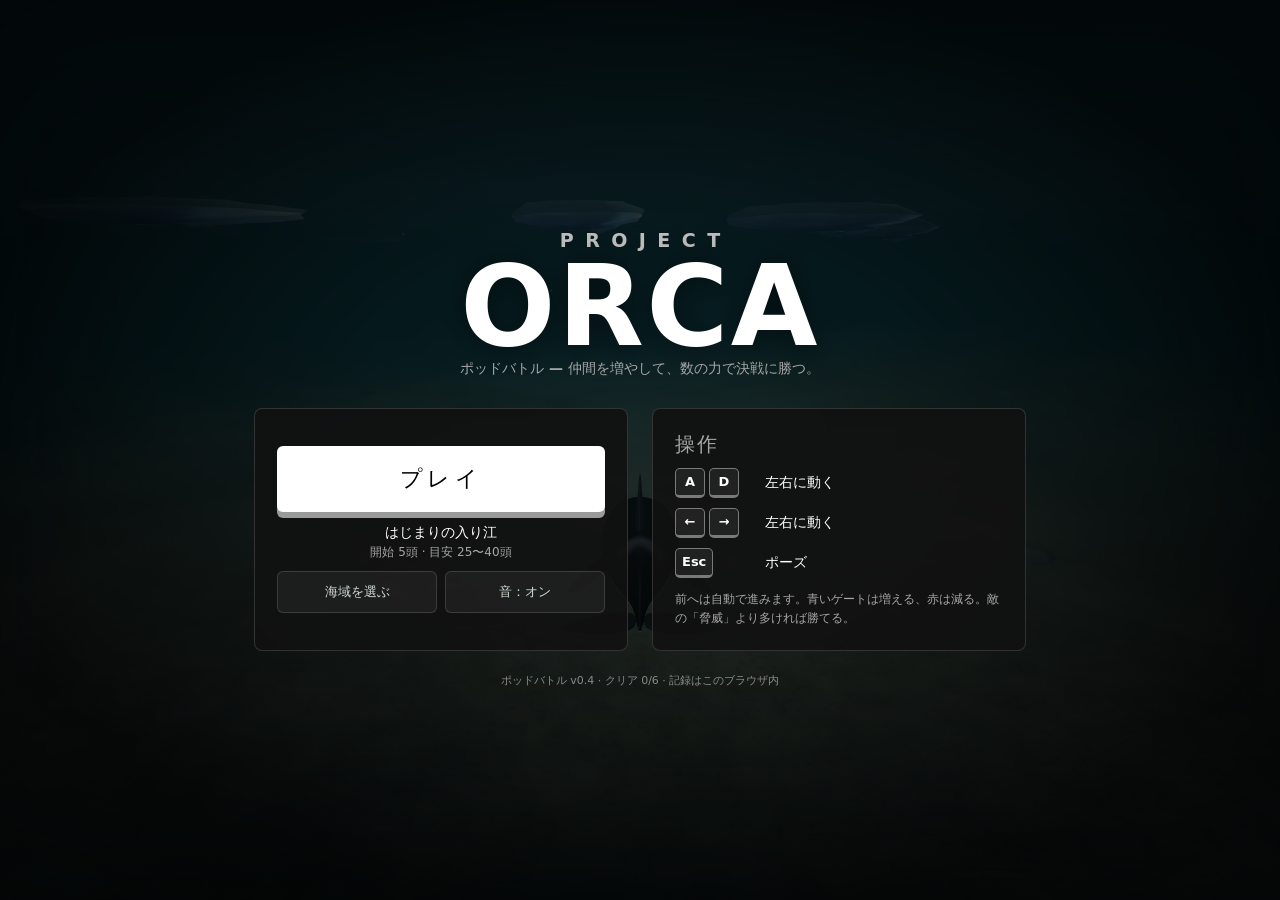
==== pod.html @ 6a6d8e32 "Publish PROJECT ORCA v0.4 with Pod Battle and Pod Rush (pod.html) Co-Authored-By: Claude Opus 5.5 <n" ====
<!doctype html>
<html lang="ja">
  <head>
    <meta charset="UTF-8" />
    <meta
      name="viewport"
      content="width=device-width,initial-scale=1,maximum-scale=1,viewport-fit=cover"
    />
    <meta name="theme-color" content="#071e26" />
    <meta
      name="description"
      content="PROJECT ORCA ポッドバトル — シャチの群れを増やして数の力で戦う。左右だけで遊べます。"
    />
    <title>PROJECT ORCA ポッドバトル</title>
    <link rel="icon" type="image/svg+xml" href="./orca.svg" />
    <script type="module" crossorigin src="./assets/pod-D4T65zD7.js"></script>
    <link rel="modulepreload" crossorigin href="./assets/rolldown-runtime-DK3Fl9T5.js">
    <link rel="modulepreload" crossorigin href="./assets/performanceConfigurator-UtxC_Odd.js">
    <link rel="modulepreload" crossorigin href="./assets/observable.pure-B5E8yEYx.js">
    <link rel="modulepreload" crossorigin href="./assets/engineStore-e38OvQA7.js">
    <link rel="modulepreload" crossorigin href="./assets/math.scalar.functions-CWgZfN9p.js">
    <link rel="modulepreload" crossorigin href="./assets/typeStore-Cu_sj2zM.js">
    <link rel="modulepreload" crossorigin href="./assets/math.vector.pure-DHuOuFju.js">
    <link rel="modulepreload" crossorigin href="./assets/domManagement-BqltO0ki.js">
    <link rel="modulepreload" crossorigin href="./assets/logger-CuBYPcDK.js">
    <link rel="modulepreload" crossorigin href="./assets/precisionDate-Uyb-ubD0.js">
    <link rel="modulepreload" crossorigin href="./assets/tools.functions-Bfpe10Z_.js">
    <link rel="modulepreload" crossorigin href="./assets/webRequest-dqz0dHXK.js">
    <link rel="modulepreload" crossorigin href="./assets/halfFloat-Ce77JD5z.js">
    <link rel="modulepreload" crossorigin href="./assets/guid-BXdVC_j_.js">
    <link rel="modulepreload" crossorigin href="./assets/tools.pure-nGRJFzYk.js">
    <link rel="modulepreload" crossorigin href="./assets/math.color.pure-CeF1C0dY.js">
    <link rel="modulepreload" crossorigin href="./assets/decorators-DI--mtdq.js">
    <link rel="modulepreload" crossorigin href="./assets/decorators.serialization-Bla9NMbT.js">
    <link rel="modulepreload" crossorigin href="./assets/smartArray-BRfcgNbX.js">
    <link rel="modulepreload" crossorigin href="./assets/node-C7BfPnvl.js">
    <link rel="modulepreload" crossorigin href="./assets/shaderStore-D-XQlhUT.js">
    <link rel="modulepreload" crossorigin href="./assets/internalTexture-2KuvHfRu.js">
    <link rel="modulepreload" crossorigin href="./assets/abstractEngine.pure-BdCotj_1.js">
    <link rel="modulepreload" crossorigin href="./assets/thinEngine.pure-C_fnGA-2.js">
    <link rel="modulepreload" crossorigin href="./assets/buffer.pure-CcJy8sl2.js">
    <link rel="modulepreload" crossorigin href="./assets/drawWrapper-D09kw58Y.js">
    <link rel="modulepreload" crossorigin href="./assets/preload-helper-DclECHGd.js">
    <link rel="modulepreload" crossorigin href="./assets/effectRenderer.pure-Dw8sPNil.js">
    <link rel="modulepreload" crossorigin href="./assets/lightConstants-BW4kXf1K.js">
    <link rel="modulepreload" crossorigin href="./assets/renderingManager-BkyeKAQs.js">
    <link rel="modulepreload" crossorigin href="./assets/pointerEvents-DpoSVIes.js">
    <link rel="modulepreload" crossorigin href="./assets/keyboardEvents-CGYiptFb.js">
    <link rel="modulepreload" crossorigin href="./assets/math.plane-CgUUBy_N.js">
    <link rel="modulepreload" crossorigin href="./assets/scene.pure-DlZlYXya.js">
    <link rel="modulepreload" crossorigin href="./assets/material.pure-CqcnHW7j.js">
    <link rel="modulepreload" crossorigin href="./assets/math.size-BHZaDYSv.js">
    <link rel="modulepreload" crossorigin href="./assets/baseTexture.pure-BaRl4-h_.js">
    <link rel="modulepreload" crossorigin href="./assets/texture.pure-DbUJXZg4.js">
    <link rel="modulepreload" crossorigin href="./assets/animation.pure-Cd3NTP1P.js">
    <link rel="modulepreload" crossorigin href="./assets/constants-DlOANaVb.js">
    <link rel="modulepreload" crossorigin href="./assets/flowGraphInteger.pure-BKfG1Hxi.js">
    <link rel="modulepreload" crossorigin href="./assets/glTFLoaderAnimation.pure-APwmJm-O.js">
    <link rel="modulepreload" crossorigin href="./assets/postProcess.pure-CaXdTGph.js">
    <link rel="modulepreload" crossorigin href="./assets/brdfTextureTools-DnSlIe_4.js">
    <link rel="modulepreload" crossorigin href="./assets/renderTargetTexture.pure-Coe2F7Sm.js">
    <link rel="modulepreload" crossorigin href="./assets/textureProcessor-INXaSy8E.js">
    <link rel="modulepreload" crossorigin href="./assets/sphericalPolynomial.pure-CgM_Z-fX.js">
    <link rel="modulepreload" crossorigin href="./assets/webAudioParameterComponent-I4RO8rKc.js">
    <link rel="modulepreload" crossorigin href="./assets/webAudioBaseSubGraph-ofkFGkYN.js">
    <link rel="modulepreload" crossorigin href="./assets/spatialWebAudioUpdaterComponent-DbIZGBCg.js">
    <link rel="modulepreload" crossorigin href="./assets/spatialWebAudio-PvMnu9jQ.js">
    <link rel="modulepreload" crossorigin href="./assets/abstractSoundSource-B_VErz4a.js">
    <link rel="modulepreload" crossorigin href="./assets/abstractSoundInstance-DIsoNVmw.js">
    <link rel="modulepreload" crossorigin href="./assets/flowGraphBlock-COSlsPFl.js">
    <link rel="modulepreload" crossorigin href="./assets/flowGraphAssetsContext-WtUyuDAI.js">
    <link rel="modulepreload" crossorigin href="./assets/flowGraphExecutionBlock-EtCtSpY2.js">
    <link rel="modulepreload" crossorigin href="./assets/flowGraphExecutionBlockWithOutSignal-daJLBOyP.js">
    <link rel="modulepreload" crossorigin href="./assets/flowGraphAsyncExecutionBlock-COw1bJff.js">
    <link rel="modulepreload" crossorigin href="./assets/flowGraphRichTypes.pure-CSgQOXzT.js">
    <link rel="modulepreload" crossorigin href="./assets/audioEngineV2-BJn6YDNq.js">
    <link rel="modulepreload" crossorigin href="./assets/battle-ui-XgguBN_a.js">
    <link rel="stylesheet" crossorigin href="./assets/battle-ui-DtpIV9Vv.css">
    <link rel="stylesheet" crossorigin href="./assets/pod-CMLCJLGx.css">
  </head>
  <body>
    <canvas id="ocean" aria-label="ポッドバトルの3D海洋シーン"></canvas>
    <div id="app"></div>
  </body>
</html>
---- assets/battle-ui-DtpIV9Vv.css ----
:root{--lightningcss-light: ;--lightningcss-dark:initial;color-scheme:dark;color:#eaf3ec;--mint:#c1ddc7;--text-scale:1;--touch-opacity:.7;--touch-inset:24px;font-synthesis:none;background:#071e26;font-family:Helvetica Neue,Hiragino Kaku Gothic ProN,Yu Gothic,sans-serif}*{box-sizing:border-box}body{font-size:calc(14px * var(--text-scale));margin:0;overflow:hidden}button,input,select{font:inherit}button{cursor:pointer;color:inherit;background:#cde4d409;border:1px solid #d3e8da30;border-radius:3px;padding:13px 18px;transition:background .18s,border-color .18s}button:focus-visible,input:focus-visible,select:focus-visible,summary:focus-visible{outline-offset:4px;outline:2px solid #b9e8d3}button:disabled{opacity:.35;cursor:default}button.primary{color:#172f31;letter-spacing:.07em;background:#d8e2ca;border:0;justify-content:space-between;align-items:center;width:100%;padding:18px 24px;font-weight:600;display:flex}.primary span{font-size:22px;font-weight:400}button small{letter-spacing:.07em;font-size:9px;display:block}input,select{color:#eaf3ec;background:#0c292dba;border:1px solid #b9d4c638;border-radius:3px;padding:11px 14px}input[type=range]{accent-color:#c8dfc7;width:100%;padding:0}input[type=checkbox]{accent-color:#bed8c1}#ocean{touch-action:none;outline:none;width:100vw;height:100dvh;display:block}#app{pointer-events:none;touch-action:none;position:fixed;inset:0}#app button,#app input,#app select,#app summary,#app details,#panel{pointer-events:auto}#panel{scrollbar-width:thin;background:#061b2238;justify-content:center;align-items:center;display:flex;position:absolute;inset:0;overflow:auto}#panel[hidden],[hidden]{display:none!important}.vignette{pointer-events:none;background:linear-gradient(#071b2738,#0000 24% 72%,#03182077);position:absolute;inset:0;box-shadow:inset 0 0 140px #03182066}#brand{top:max(28px, env(safe-area-inset-top));left:max(38px, env(safe-area-inset-left));z-index:3;letter-spacing:.18em;align-items:center;gap:12px;font-size:12px;display:flex;position:absolute}#brand img{opacity:.85;width:32px;height:32px}#brand b{font-weight:600}.build-tag{letter-spacing:.14em;color:#b1c8c2;opacity:.65;margin-left:18px;font-size:9px}#app[data-screen=title] #panel{background:linear-gradient(90deg,#051c2bea 0%,#071f2db3 33%,#082c3615 65%);justify-content:flex-start}.title-panel{width:315px;margin-left:10%;padding:110px 0 80px}.edition{letter-spacing:.22em;color:#b8d1c5;align-items:center;gap:10px;font-size:9px;display:flex}.edition i{background:#d8e2ca;border-radius:50%;width:5px;height:5px}h1{letter-spacing:.04em;margin:14px 0 16px;font-family:Baskerville,Yu Mincho,Hiragino Mincho ProN,serif;font-size:32px;font-weight:400;line-height:1.4}.title-panel h1{letter-spacing:.045em;margin:30px 0 25px;font-family:Baskerville,Times New Roman,serif;font-size:104px;font-weight:400;line-height:1.15}.title-panel h1>span:first-child{letter-spacing:.65em;margin-bottom:3px;padding-left:7px;font-family:Helvetica Neue,sans-serif;font-size:18px;display:block}.title-panel h1 .title-jp{letter-spacing:.15em;white-space:nowrap;margin-top:15px;font-family:Yu Mincho,Hiragino Mincho ProN,serif;font-size:18px;display:block}.intro{color:#b5ccc8;margin-bottom:27px;font-size:12px;line-height:2.15}.name-label{color:#b6c9be;margin:0 0 7px;font-size:10px;display:block}#orca-name{background:#102e3677;width:100%;margin-bottom:10px;padding:11px 15px}.title-links{gap:20px;margin:15px 0 0;display:flex}.title-links button{color:#cfdbd1;background:0 0;border:0;padding:8px 0;font-size:11px}.prototype-note{letter-spacing:.18em;color:#8eafa9;margin-top:26px;font-size:9px;line-height:2.3}.prototype-note span{letter-spacing:.05em;border-left:1px solid #829f9755;margin-left:10px;padding-left:10px}.prototype-note small{letter-spacing:.03em;color:#829e9e;font-size:9px}.title-coordinate{text-align:right;flex-direction:column;gap:10px;display:flex;position:absolute;bottom:19%;right:7%}.title-coordinate>span:first-child{letter-spacing:.25em;font-size:10px}.title-coordinate strong{letter-spacing:.15em;font-family:Yu Mincho,serif;font-size:21px;font-weight:400}.title-coordinate small{letter-spacing:.08em;color:#b1cac4;font-size:9px}.fine-rule{background:#a7c3b787;align-self:flex-end;width:48px;height:1px;margin:7px 0}.title-footer{letter-spacing:.14em;color:#8eaba5;justify-content:space-between;font-size:9px;display:flex;position:absolute;bottom:25px;left:40px;right:40px}.modal{-webkit-backdrop-filter:blur(18px);backdrop-filter:blur(18px);background:#092630ed;border:1px solid #b9d4c62c;border-radius:5px;width:min(480px,100% - 40px);max-height:calc(100dvh - 140px);margin:90px auto 30px;padding:34px;position:relative;overflow:auto;box-shadow:0 24px 100px #0005}.eyebrow{letter-spacing:.22em;color:#a6cabe;font-size:9px;display:block}.modal small{color:#91ada4;font-size:10px;line-height:1.9}.menu-grid{grid-template-columns:1fr 1fr;gap:8px;margin:15px 0 24px;display:grid}.menu-grid button{font-size:11px}.close{border:0;padding:3px 10px;font-size:24px;position:absolute;top:10px;right:12px}.settings-modal{width:min(640px,100% - 40px)}.settings-grid{grid-template-columns:1fr 1fr;gap:19px 28px;margin:24px 0;display:grid}.settings-grid label{color:#c8dacf;flex-direction:column;gap:12px;font-size:11px;display:flex}.settings-grid .check{flex-direction:row;align-items:center;gap:6px}.settings-grid select{max-width:100%;font-size:12px}.settings-grid small{font-size:9px}details{color:#c7d9ce;margin-bottom:24px;font-size:11px}summary{cursor:pointer;padding:12px 0}.key-grid{grid-template-columns:1fr 1fr;gap:6px;margin-bottom:15px;display:grid}.key-bind{text-align:left;justify-content:space-between;padding:8px;font-size:10px;display:flex}kbd{text-align:center;border:1px solid #b8d2c43b;border-radius:3px;min-width:20px;padding:2px 5px;font-family:inherit;font-size:10px;display:inline-block}#hud .location{flex-direction:column;gap:10px;display:flex;position:absolute;top:104px;left:40px}.location strong{letter-spacing:.15em;font-family:Yu Mincho,serif;font-size:22px;font-weight:400}.location>span:last-child{color:#b4cec4;font-size:10px}.compass{color:#d1e0d9;gap:24px;font-size:11px;display:flex;position:absolute;top:36px;left:50%;transform:translate(-50%)}.compass span:nth-child(3){text-align:center;min-width:45px}.menu-button{background:#0b2b3440;width:42px;padding:10px;font-size:16px;position:absolute;top:26px;right:32px}.instruments{align-items:center;gap:23px;display:flex;position:absolute;bottom:72px;left:40px}.depth{align-items:baseline;gap:6px;display:flex}.depth>span{letter-spacing:-.04em;font-variant-numeric:tabular-nums;font-size:38px;font-weight:200}.depth small{color:#c2d8d1;font-size:13px}.depth em{color:#94b8b0;margin-top:3px;font-size:9px;font-style:normal;display:block}.vital{border-left:1px solid #abcbb344;width:160px;padding-left:22px}.vital>div:not(.track){color:#bdd2c8;justify-content:space-between;font-size:9px;display:flex}.track{background:#adc7b52c;height:2px;margin:6px 0 9px}.track i{background:#c6e3ce;height:100%;transition:width .2s;display:block}#swim-hint{text-align:center;white-space:nowrap;position:absolute;bottom:72px;left:50%;transform:translate(-50%)}#swim-hint p{color:#bed1cb;margin:10px 0;font-size:11px}.quick-actions{gap:10px;display:flex;position:absolute;bottom:29px;right:35px}.quick-actions button{background:0 0;border:0;padding:5px;font-size:10px}.quick-actions kbd{margin-right:6px}#telemetry{color:#99b9b0;font-variant-numeric:tabular-nums;letter-spacing:.07em;font-size:9px;position:absolute;bottom:22px;left:40px}#toast{opacity:0;text-align:center;pointer-events:none;background:#082c36e6;border:1px solid #b4dcc63b;border-radius:3px;max-width:80%;padding:13px 24px;font-size:12px;line-height:1.7;transition:opacity .4s,transform .4s;position:absolute;top:95px;left:50%;transform:translate(-50%,-8px)}#toast.visible{opacity:1;transform:translate(-50%)}#loading{pointer-events:auto;z-index:10;background:#092630;flex-direction:column;justify-content:center;align-items:center;display:flex;position:absolute;inset:0}#loading p{color:#c3d6cd;margin:22px 0;font-size:12px}.load-track{background:#b3cbb22c;width:220px;height:2px}.load-track i{background:#c3dfbb;width:0;height:100%;transition:width .3s;display:block}#map-art{background:#0a3039;border:1px solid #b3c9b522;border-radius:3px;margin:20px 0}#map-art svg{width:100%;max-height:48vh;display:block}#map-art text{fill:#a7c7b9;font-family:sans-serif;font-size:9px}.discovery{border-bottom:1px solid #b3cdb21c;padding:9px 0}.muted{opacity:.7;font-size:10px!important}#touch-controls,#rotate-hint,#app[data-screen=playing] #brand .build-tag{display:none}#panel h2{font-family:Yu Mincho,serif;font-size:20px;font-weight:400}@media (pointer:coarse){#touch-controls{opacity:var(--touch-opacity);display:block}.touch-motion{right:max(var(--touch-inset), env(safe-area-inset-right));bottom:max(var(--touch-inset), env(safe-area-inset-bottom));grid-template-columns:56px 56px;gap:10px;display:grid;position:absolute}.touch-motion button,.touch-tools button{touch-action:none;background:#0a303355;border:1px solid #c6e0d850;border-radius:50%;width:56px;height:56px;padding:6px;font-size:22px}.touch-motion button.pressed,.touch-tools button.pressed{background:#b5e4cb55;border-color:#b5e4cb}.touch-tools{bottom:max(var(--touch-inset), env(safe-area-inset-bottom));left:max(var(--touch-inset), env(safe-area-inset-left));gap:10px;display:flex;position:absolute}.touch-tools button{font-size:21px}.quick-actions{top:70px;bottom:auto;right:20px}.quick-actions kbd{display:none}#swim-hint{bottom:164px}#hud .instruments{top:95px;bottom:auto;left:22px}.instruments .depth>span{font-size:24px}.vital{width:125px}.location{display:none!important}#telemetry{white-space:nowrap;font-size:8px;bottom:8px;left:50%;transform:translate(-50%)}#toast{top:65px}}@media (max-height:740px) and (min-width:761px){.title-panel{width:290px;padding:80px 0 50px}.title-panel h1{margin:18px 0;font-size:82px}.title-panel h1 .title-jp{font-size:16px}.intro{margin-bottom:17px;font-size:11px}.prototype-note{margin-top:15px}.title-links{margin-top:7px}.title-coordinate{bottom:22%}.edition{font-size:8px}}@media (max-width:760px){#brand{top:max(18px, env(safe-area-inset-top));left:max(20px, env(safe-area-inset-left));font-size:10px}.build-tag{letter-spacing:.04em;margin-left:4px;font-size:7px}.title-panel{width:270px;margin-left:8%}.title-panel h1{font-size:80px}.title-coordinate{display:none}.title-footer{font-size:7px;left:22px;right:22px}.title-footer span:last-child{display:none}.compass{gap:12px;font-size:9px;top:28px;left:66%}.menu-button{width:35px;padding:8px;font-size:12px;top:15px;right:16px}.modal{max-height:calc(100dvh - 90px);margin:65px auto 15px;padding:25px}.modal h1{font-size:27px}.settings-grid{gap:15px}.settings-grid label{font-size:10px}.instruments{left:22px}.quick-actions{right:15px}.title-panel h1 .title-jp{font-size:15px}#swim-hint{font-size:10px}#swim-hint .eyebrow{display:none}#swim-hint p{font-size:9px}}@media (pointer:coarse) and (orientation:landscape) and (max-height:540px){.title-panel{width:250px;margin-left:8%;padding:65px 0 35px}.title-panel h1{margin:12px 0;font-size:62px}.title-panel h1>span:first-child{font-size:11px}.title-panel h1 .title-jp{margin-top:6px;font-size:13px}.edition,.intro,.prototype-note,.title-footer{display:none}.title-panel .primary{padding:12px 18px}.name-label{font-size:9px}#orca-name{padding:8px 12px}.title-links{margin-top:4px}.title-coordinate{display:flex;bottom:16%;right:8%}.title-coordinate strong{font-size:16px}.modal{max-height:calc(100dvh - 80px);margin-top:60px}.instruments .depth>span{font-size:22px}.instruments{gap:12px}#hud .instruments{top:66px}.vital{width:110px;padding-left:12px}.vital>div:not(.track){font-size:8px}.track{margin:3px 0 6px}#swim-hint{bottom:26px}.quick-actions{top:62px}#toast{padding:8px 15px;font-size:10px;top:65px}}@media (pointer:coarse) and (orientation:portrait){#rotate-hint{text-align:center;color:#c4d7cb;pointer-events:none;width:100%;font-size:10px;display:block;position:absolute;top:75px}#app[data-screen=playing] #rotate-hint{top:180px}.settings-grid{grid-template-columns:1fr}.touch-tools{bottom:calc(var(--touch-inset) + 74px);left:var(--touch-inset)}#swim-hint{bottom:190px}.compass{display:none}.quick-actions{top:138px;left:15px;right:auto}}@media (prefers-reduced-motion:reduce){*{transition:none!important}}#hud{position:absolute;inset:0}@media (pointer:coarse){.quick-actions [data-action=sonar],.quick-actions #interaction{display:none}.quick-actions button{min-width:44px;min-height:44px}}#hud[data-minimal=true]>:not(.menu-button){display:none}@media (pointer:coarse) and (orientation:portrait){#toast{max-width:90%;padding:9px 14px;font-size:10px;top:215px}}#mission-hint{text-align:left;color:#d4e6dc;pointer-events:auto;background:#041c2373;border:0;border-left:2px solid #94cabc;max-width:min(480px,55vw);padding:9px 12px;font-size:12px;position:absolute;top:106px;left:34px}.character-modal{width:min(420px,45vw);margin-left:auto;margin-right:5vw}.preview-actions{gap:6px;margin:15px 0;display:flex}.preview-actions button{min-width:48px;min-height:48px}.record{border-bottom:1px solid #ffffff18;padding:14px 0}.record h2{margin:6px 0;font-size:18px}.record p{font-size:14px;line-height:1.6}.record.current{border-left:2px solid #8ac9b9;padding-left:16px}.records-modal{max-height:85dvh;overflow:auto}.site-list{max-height:150px;font-size:12px;overflow:auto}.site-list p{margin:5px}.site-list small{opacity:.65}.menu-button{min-width:48px;min-height:48px}[data-minimal=true] #mission-hint{display:none}@media (max-width:900px){#mission-hint{max-width:48vw;padding:5px 8px;font-size:10px;top:65px;left:18px}.character-modal{width:48vw;max-height:85dvh;margin-right:2vw;overflow:auto}.character-modal h1{font-size:24px}.character-modal p{font-size:12px}.character-modal .settings-grid{gap:8px}.quick-actions{gap:3px}.quick-actions button{padding:6px}.touch-tools{gap:5px}}@media (orientation:portrait) and (max-width:600px){.character-modal{width:90vw;max-height:66dvh;margin:24vh auto 0}#mission-hint{max-width:82vw;top:100px}}#mission-hint{max-width:420px;top:195px;left:40px}@media (pointer:coarse){#mission-hint{max-width:45vw;font-size:10px;top:125px;left:22px}}@media (pointer:coarse) and (orientation:portrait){#mission-hint{max-width:88vw;top:200px}#toast{top:255px!important}}@media (pointer:coarse) and (orientation:landscape){#swim-hint{width:170px;bottom:20px}#swim-hint .eyebrow{display:none}#swim-hint p{font-size:10px;line-height:1.5}.touch-tools button{border-radius:50%}}#app[data-screen=playing] #brand{display:none}#hud .reticle{background:#f2f9ffb3;border-radius:50%;width:5px;height:5px;display:none;position:absolute;top:50%;left:50%;translate:-50% -50%;box-shadow:0 0 0 1px #13294465}#hud[data-first-person=true]:not([data-minimal=true]) .reticle{display:block}#hud .location{top:max(18px, env(safe-area-inset-top))}#hud .location strong{font-size:.83rem;font-weight:500}#hud .instruments .meter{align-items:center;gap:8px;font-size:.83rem;display:flex}#hud .meter .track{flex:1}#hud .quick-actions button,#hud #mission-hint{text-align:center;color:#e3f2ff;min-width:40px;min-height:40px;padding:4px 8px;font-size:1.18rem;line-height:1}#hud #mission-hint{width:auto;max-width:none}#touch-controls button{font-size:1.4rem}#touch-controls [hidden]{display:none}@media (pointer:coarse){#app[data-screen=playing] #rotate-hint{display:none}#hud .quick-actions button,#hud #mission-hint{min-width:44px;min-height:44px}}#hud button small,#touch-controls button small{font-size:calc(10px * var(--text-scale));letter-spacing:normal;white-space:nowrap;margin-top:4px;line-height:1}#hud .menu-button{width:auto;line-height:1}#hud .instruments .meter span{font-size:calc(10px * var(--text-scale));white-space:nowrap}#hud .quick-actions button{background:#071f366b}#touch-controls button{line-height:1}@media (pointer:coarse) and (orientation:landscape){#hud .quick-actions{top:max(84px, calc(env(safe-area-inset-top) + 64px))}}#sonar-guide,#play-hint,#breath-warning{pointer-events:none;width:max-content;max-width:82vw;font-size:calc(12px * var(--text-scale));color:#edfaff;background:#082937ee;border-radius:5px;padding:8px 12px;position:absolute;left:50%;translate:-50%}#sonar-guide{top:max(56px, calc(env(safe-area-inset-top) + 34px));font-variant-numeric:tabular-nums;border:1px solid #62e2e76b;align-items:center;gap:10px;display:flex}#sonar-guide strong{margin-right:8px}.echo-arrow{color:#abfaff;width:24px;height:24px;rotate:var(--echo-angle,0deg);border:1px solid #82e1e6a6;border-radius:50%;place-items:center;display:grid}#play-hint,#breath-warning{text-align:center;margin:0}#breath-warning{top:max(174px, calc(env(safe-area-inset-top) + 142px));color:#ffe5ca;border:1px solid #f4a35d99}#hud[data-low-breath=true][data-breath-flash=true] #breath-bar{animation:1.5s ease-in-out infinite breath-pulse}@keyframes breath-pulse{50%{opacity:.3}}@media (prefers-reduced-motion:reduce){#hud[data-low-breath] #breath-bar{animation:none}}@media (pointer:coarse) and (orientation:portrait){#play-hint{bottom:max(176px, calc(env(safe-area-inset-bottom) + 158px))}}@media (pointer:coarse) and (orientation:landscape){#play-hint{bottom:max(86px, calc(env(safe-area-inset-bottom) + 70px))}}#echo-secondary{color:#c2dee8;flex-wrap:wrap;gap:9px;font-size:.86em;display:flex}#echo-secondary>span>span{color:#89e1e7;margin-right:4px;display:inline-block}#sonar-guide:not([hidden])~#toast{top:max(117px, calc(env(safe-area-inset-top) + 91px))}@media (pointer:coarse) and (orientation:portrait){#hud .compass{left:50%;top:max(19px, env(safe-area-inset-top));display:flex}}:root{--ink:#f1f4f3;--ink-dim:#b7c2c4;--signal:#ff8a3d;--panel:#0a1319f2;--line:#ffffff1f;color:var(--ink);font-family:Hiragino Sans,Hiragino Kaku Gothic ProN,Noto Sans JP,Yu Gothic UI,Yu Gothic,system-ui,sans-serif}h1,.location strong,#panel h2{font-family:inherit}button{border:1px solid var(--line);background:#ffffff0a;border-radius:0;font-weight:600}button:hover{background:#ffffff1a;border-color:#fff5}button:focus-visible,input:focus-visible,select:focus-visible,summary:focus-visible{outline:2px solid var(--signal);outline-offset:2px}button.primary{background:var(--signal);color:#1a0d04;letter-spacing:.02em;justify-content:flex-start;font-weight:800}input,select{border-color:var(--line);background:#0005;border-radius:0}.icon{width:22px;height:22px;margin:0 auto;display:block}#brand{letter-spacing:.08em;gap:8px;font-weight:700}#brand .logo-mark .icon{width:20px;height:20px;color:var(--signal)}#app[data-screen=title] #brand{display:none}#app[data-screen=title] #panel{background:linear-gradient(90deg,#050b0fdd 0%,#050b0f88 34%,#0000 62%);align-items:flex-end}.title-panel{width:min(340px,100% - 48px);margin:0 0 0 max(48px,7vw);padding:0 0 max(56px,9vh)}.title-panel .logo{letter-spacing:-.03em;text-shadow:0 4px 30px #0008;margin:0 0 36px;font-size:clamp(64px,11vw,120px);font-weight:900;line-height:.86}.title-panel .logo small{letter-spacing:.32em;color:var(--signal);margin-bottom:.5em;font-size:.17em;font-weight:700;display:block}.title-foot{color:var(--ink-dim);margin-top:28px;font-size:11px}.game-menu{flex-direction:column;gap:4px;display:flex}.game-menu>button,.title-links button{text-align:left;background:#00000040;border:0;border-left:3px solid #0000;width:100%;padding:13px 16px}.game-menu>button:hover,.game-menu>button:focus-visible,.title-links button:hover{border-left-color:var(--signal);background:#ffffff14;outline:none}.game-menu>button.primary{background:var(--signal);border-left-color:#fff}.title-links{gap:4px;margin-top:0;display:flex}.title-links button{text-align:center;border-left:0;flex:1;font-size:12px}.name-label{color:var(--ink-dim);margin:0 0 2px;font-size:11px}#orca-name{margin-bottom:8px}#panel{background:#03080b99}.modal{background:var(--panel);-webkit-backdrop-filter:none;backdrop-filter:none;border:0;border-top:3px solid var(--signal);border-radius:0;padding:28px 30px 26px;box-shadow:0 30px 80px #000a}.modal h1{letter-spacing:.02em;margin:0 0 14px;font-size:24px;font-weight:800}.modal p{color:var(--ink-dim);font-size:13px;line-height:1.7}.modal small{color:#8d9a9c}.pause-modal{width:min(360px,100% - 40px)}.pause-modal .game-menu{margin-bottom:14px}.ending-modal>small{color:var(--signal);font-size:12px;font-weight:700;display:block}.ending-modal h1{font-size:40px}.close{background:0 0;border:0;font-size:20px}.record{border-left:2px solid var(--line);padding-left:12px}.record.current{border-left-color:var(--signal)}.traits{gap:8px;margin-bottom:8px;display:grid}.trait{grid-template-columns:5em auto 1fr;align-items:baseline;gap:12px;display:grid}.trait .pips{color:var(--signal);letter-spacing:.15em}.trait small{text-align:right}.map-target{font-weight:700;color:var(--signal)!important}.loading-title{letter-spacing:.3em;margin-bottom:18px;font-size:13px;font-weight:800;display:block}.loading-tip{color:var(--ink-dim);margin-top:26px;font-size:12px}.load-track i{background:var(--signal)}#hud{text-shadow:0 1px 3px #000c}#hud #mission-hint.objective{border:0;border-left:3px solid var(--signal);text-align:left;width:auto;min-height:0;color:var(--ink);font-size:inherit;cursor:pointer;background:0 0;border-radius:0;margin:0;line-height:normal}#objective,#hud #mission-hint.objective{top:max(20px, env(safe-area-inset-top));left:max(28px, env(safe-area-inset-left));border-left:3px solid var(--signal);flex-direction:column;gap:3px;max-width:min(420px,40vw);padding-left:12px;display:flex;position:absolute}#mission-hint.objective small{font-size:calc(11px * var(--text-scale));color:var(--signal);font-weight:700}#mission-hint.objective strong{font-size:calc(15px * var(--text-scale));font-weight:800;line-height:1.35}#mission-hint.objective span{font-size:calc(12px * var(--text-scale));color:var(--ink-dim);font-variant-numeric:tabular-nums}#hud .location{top:max(46px, calc(env(safe-area-inset-top) + 28px));align-items:center;left:50%;translate:-50%}#hud .location strong{font-size:calc(11px * var(--text-scale));letter-spacing:.1em;color:var(--ink-dim);font-weight:700}.compass{top:max(22px, env(safe-area-inset-top));font-variant-numeric:tabular-nums;font-weight:700}#hud .menu-button{border:1px solid var(--line);background:#00000040;padding:8px}.depth>span{font-size:34px;font-weight:800}.vital{border-left:2px solid var(--line)}#hud .instruments .meter span,#hunt-panel .meter span{min-width:2.6em;color:var(--ink);font-weight:700}.track{background:#ffffff26;height:4px}.track i{background:var(--ink)}#hunt-panel{right:max(32px, env(safe-area-inset-right));flex-direction:column;align-items:flex-end;gap:8px;width:190px;display:flex;position:absolute;bottom:96px}#hunt-panel .meter{width:100%;font-size:calc(10px * var(--text-scale));align-items:center;gap:8px;display:flex}#hunt-panel .meter .track{flex:1;margin:0}#catch-count{font-variant-numeric:tabular-nums}#catch-count b{font-size:28px;font-weight:800}#catch-count small{color:var(--ink-dim);margin-left:3px}#catch-feed{flex-direction:column;align-items:flex-end;gap:4px;margin:0;padding:0;list-style:none;display:flex}#catch-feed li{font-size:calc(12px * var(--text-scale));background:#0006;padding:3px 8px;font-weight:700;animation:.25s ease-out catch-in}#catch-feed li.combo{color:#1a0d04;background:var(--signal);text-shadow:none}@keyframes catch-in{0%{opacity:0;transform:translate(12px)}}.quick-actions button,#hud .quick-actions button{border:1px solid var(--line);background:#00000040;min-width:52px;padding:7px 6px 6px}#hud button small,#touch-controls button small{font-weight:700}#hud .reticle{background:0 0;border:2px solid #fffc;width:6px;height:6px;display:block;box-shadow:0 0 0 1px #0007}#toast{background:var(--panel);border-left:3px solid var(--signal);border-radius:0;font-weight:700}#sonar-guide,#play-hint,#breath-warning{background:#0a1319e6;border-radius:0;font-weight:700}#sonar-guide{border:0;border-left:3px solid var(--signal)}.echo-arrow{border-color:var(--signal);color:var(--signal)}#breath-warning{background:var(--signal);color:#1a0d04;text-shadow:none;border:0}#touch-controls button{background:#0005;border:1px solid #fff4;border-radius:50%}#touch-controls .icon{width:24px;height:24px}@media (max-width:900px),(pointer:coarse){#objective{max-width:52vw}#mission-hint.objective strong{font-size:calc(13px * var(--text-scale))}#hunt-panel{bottom:auto;top:max(84px, calc(env(safe-area-inset-top) + 64px));width:150px}}.title-panel .logo{font-family:inherit}#hud .location{top:max(30px, calc(env(safe-area-inset-top) + 10px));left:auto;right:max(96px, calc(env(safe-area-inset-right) + 76px));align-items:flex-end;translate:none}:root{--ink:#fff;--ink-dim:#a6a6a6;--signal:#fff;--panel:#111111f0;--line:#ffffff24;--gray:#2a2a2a}body{background:#000}button.primary,.game-menu>button.primary{color:#000;background:#fff;border-left-color:#fff}.primary:hover{background:#d9d9d9}kbd{color:#fff;min-width:30px;height:30px;text-shadow:none;background:#0d0d0dcc;border:1px solid #ffffffb3;border-bottom-width:3px;border-radius:4px;place-items:center;padding:0 7px;font:700 12px/1 inherit;display:inline-grid}kbd .icon{width:16px;height:16px}.modal{background:var(--panel);border-top:1px solid #ffffff40;border-radius:6px}.modal h1{font-size:22px}#map-art svg{filter:grayscale()contrast(1.1)}#loading{background:#000}#brand .logo-mark .icon{color:#fff}#app[data-screen=title] #panel{background:radial-gradient(#0003 0%,#000c 75%),#0005;justify-content:center;align-items:center}.landing{text-align:center;grid-template-columns:minmax(0,1fr) minmax(0,1fr);grid-template-areas:"logo logo""tag tag""play controls""foot foot";gap:0 24px;width:min(820px,100%);margin:0 auto;padding:48px 24px 28px;display:grid}.landing .logo{letter-spacing:.02em;grid-area:logo;margin:0 0 6px;font-size:clamp(64px,10vw,112px);font-weight:900}.landing .logo small{color:#bdbdbd;letter-spacing:.6em;margin-left:.6em}.tagline{color:var(--ink-dim);grid-area:tag;margin:0 0 30px;font-size:14px;font-weight:600}.play-card,.controls-card{border:1px solid var(--line);text-align:left;background:#111111e6;border-radius:8px;padding:22px}.play-card{flex-direction:column;grid-area:play;gap:10px;display:flex}.play-card #orca-name{text-align:center;border-radius:6px;margin:0;padding:12px;font-size:18px;font-weight:700}.play-card .play{letter-spacing:.2em;border:0;border-radius:6px;justify-content:center;padding:18px;font-size:22px;font-weight:900;transition:transform 80ms,box-shadow 80ms,background .15s;box-shadow:0 6px #9a9a9a}.play-card .play:active{transform:translateY(4px);box-shadow:0 2px #9a9a9a}.play-card .title-links{gap:8px;display:flex}.play-card .title-links button{border:1px solid var(--line);background:#ffffff0d;border-radius:6px;flex:1;padding:11px 6px;font-size:13px}.play-card .name-label{color:var(--ink-dim);text-align:center;font-size:12px}.controls-card{grid-area:controls}.controls-card h2{letter-spacing:.1em;color:var(--ink-dim);margin:0 0 12px;font-size:13px}.controls-card dl{gap:7px;margin:0;display:grid}.controls-card dl>div{justify-content:space-between;align-items:center;gap:12px;display:flex}.controls-card dt{gap:4px;display:flex}.controls-card dd{color:#e6e6e6;margin:0;font-size:13px;font-weight:600}.controls-card p{color:var(--ink-dim);margin:14px 0 0;font-size:12px;line-height:1.6}.landing-foot{color:#8a8a8a;grid-area:foot;margin-top:22px;font-size:11px}.landing .title-foot{display:none}#hud .compass{top:max(14px, env(safe-area-inset-top));flex-direction:column;align-items:center;gap:2px;display:flex;left:50%;transform:translate(-50%)}.compass-window{width:380px;height:28px;position:relative;overflow:hidden;-webkit-mask-image:linear-gradient(90deg,#0000,#000 18% 82%,#0000);mask-image:linear-gradient(90deg,#0000,#000 18% 82%,#0000)}.compass-window:after{content:"";background:#fff;width:2px;height:9px;position:absolute;top:0;left:50%;translate:-50%}#compass-tape{height:100%;position:absolute;top:0;left:190px}#compass-tape span{white-space:nowrap;font-size:13px;font-weight:800;position:absolute;bottom:2px;translate:-50%}#compass-tape .minor{color:#bdbdbd;font-size:10px}#compass-tape .tick{background:#ffffff80;width:1px;height:7px}#bearing{color:var(--ink-dim);font-variant-numeric:tabular-nums;font-size:10px}#hud .location{top:max(62px, calc(env(safe-area-inset-top) + 48px));align-items:center;left:50%;right:auto;translate:-50%}#minimap{top:max(18px, env(safe-area-inset-top));right:max(18px, env(safe-area-inset-right));width:150px;height:150px;position:absolute}#minimap canvas{width:100%;height:100%;display:block}#hud .menu-button{top:max(18px, env(safe-area-inset-top));right:calc(max(18px, env(safe-area-inset-right)) + 162px);border-radius:6px}#hunt-panel{top:calc(max(18px, env(safe-area-inset-top)) + 160px);bottom:auto;right:max(18px, env(safe-area-inset-right));width:150px}#table-bar{background:#d0d0d0!important}#catch-feed li.combo{color:#000;background:#fff}#hud .instruments{left:50%;bottom:max(22px, env(safe-area-inset-bottom));border:1px solid var(--line);background:#0d0d0d99;border-radius:8px;gap:18px;padding:10px 18px;translate:-50%}#hud .instruments .vital{border-left:1px solid var(--line);width:240px;padding-left:16px}#hud .instruments .track{border-radius:3px;height:6px;margin:5px 0;overflow:hidden}#hud .instruments .depth>span{font-size:28px}#hud[data-low-breath=true] #breath-bar{background:#fff}#play-hint{bottom:max(104px, calc(env(safe-area-inset-bottom) + 96px))}#hud .quick-actions,.quick-actions{left:max(20px, env(safe-area-inset-left));right:auto;bottom:max(22px, env(safe-area-inset-bottom));gap:6px}#hud .quick-actions button{background:0 0;border:0;flex-direction:column;align-items:center;gap:4px;min-width:54px;padding:6px 4px 5px;display:flex}#hud .quick-actions button:hover kbd{background:#ffffff26}#hud .quick-actions small{color:#e0e0e0;margin:0}#sonar-guide{top:max(84px, calc(env(safe-area-inset-top) + 70px));border-left-color:#fff}.echo-arrow{color:#fff;border-color:#fff}#echo-secondary>span>span{color:#cfcfcf}#toast{top:max(124px, calc(env(safe-area-inset-top) + 108px));border-left-color:#fff;border-radius:6px}#breath-warning{color:#000;background:#fff;border-radius:6px}.trait .pips,#mission-hint.objective small{color:#fff}#mission-hint.objective small{opacity:.7}#hud #mission-hint.objective,.record.current{border-left-color:#fff}.map-target{color:#fff!important}#touch-controls button{background:#0000006b;border-color:#fff6}@media (max-width:760px){.landing{grid-template-columns:1fr;grid-template-areas:"logo""tag""play""controls""foot";gap:14px;padding-top:28px}.tagline{margin-bottom:4px}}@media (max-height:560px){.landing{padding:14px 20px}.landing .logo{font-size:48px}.tagline{margin-bottom:12px}.controls-card dl{grid-template-columns:1fr 1fr;gap:6px 12px}.controls-card p,.landing-foot{display:none}}@media (pointer:coarse),(max-width:900px){.compass-window{width:220px}#compass-tape{left:110px}#minimap{width:104px;height:104px}#hud .menu-button{right:calc(max(14px, env(safe-area-inset-right)) + 112px)}#hunt-panel{top:calc(max(18px, env(safe-area-inset-top)) + 112px);width:120px}#hud .instruments .vital{width:150px}#hud .instruments .depth>span{font-size:20px}}@media (pointer:coarse){#hud .quick-actions,#hud .quick-actions[style]{top:calc(max(16px, env(safe-area-inset-top)) + 84px);bottom:auto;left:max(14px, env(safe-area-inset-left))}#hud .quick-actions kbd{min-width:36px;height:36px}#hud .instruments{bottom:max(10px, env(safe-area-inset-bottom));padding:6px 12px;top:auto}#hud .quick-actions{right:auto}#hud .quick-actions kbd{display:inline-grid}}.play-card{justify-content:center}#orca-name,.play-card #orca-name{color:#fff;background:#000;border:1px solid #fff3}@media (pointer:coarse){#hud .quick-actions [data-action=sonar],#hud .quick-actions #interaction{display:none}}#hud .instruments .speed{flex-flow:wrap;align-items:baseline;width:132px}#hud .instruments .speed em{font-style:normal;font-size:calc(10px * var(--text-scale));color:var(--ink-dim);flex-basis:100%;margin-top:2px}#hud .instruments .speed em b{color:#fff;font-variant-numeric:tabular-nums}#speed{font-variant-numeric:tabular-nums}kbd.mouse{padding:0 4px}.play-card .battle-entry{color:#fff;background:#000;border:2px solid #fff;border-radius:6px;flex-direction:column;align-items:center;gap:2px;padding:13px 10px;display:flex}.play-card .battle-entry strong{letter-spacing:.12em;font-size:17px}.play-card .battle-entry small{color:var(--ink-dim);font-size:11px}.play-card .battle-entry:hover:not(:disabled){color:#000;background:#fff}.play-card .battle-entry:hover:not(:disabled) small{color:#444}#app[data-mode=battle] #mission-hint,#app[data-mode=battle] #hunt-panel,#app[data-mode=battle] #hud .location,#app[data-mode=battle] #hud .compass,#app[data-mode=battle] .quick-actions [data-command],#app[data-mode=battle] #sonar-guide,#app[data-mode=battle] [data-touch=call],#app[data-mode=battle] [data-action=interact],#app[data-mode=battle] [data-touch=interact]{display:none!important}#battle-hud{pointer-events:none;position:absolute;inset:0}#battle-hud[hidden]{display:none}#battle-hud .pod-count{top:max(14px, env(safe-area-inset-top));border:1px solid var(--line);font-variant-numeric:tabular-nums;background:#000000b8;border-radius:8px;align-items:baseline;gap:4px;padding:4px 18px 6px;display:flex;position:absolute;left:50%;translate:-50%}#pod-count{color:#fff;font-size:46px;font-weight:900;line-height:1}#battle-hud .pod-count small{color:var(--ink-dim);font-size:15px;font-weight:700}#pod-delta{color:#fff;opacity:0;white-space:nowrap;text-shadow:0 1px 3px #000;margin-left:8px;font-size:22px;font-weight:900;position:absolute;top:6px;left:100%}#pod-delta.bad{color:#bdbdbd}#pod-delta.show{animation:.9s ease-out pod-delta}@keyframes pod-delta{0%{opacity:1;transform:translateY(0)}to{opacity:0;transform:translateY(-14px)}}#battle-hud .course{top:calc(max(14px, env(safe-area-inset-top)) + 70px);background:#fff3;border-radius:2px;grid-template-columns:58fr 42fr 0fr;width:min(300px,60vw);height:4px;display:grid;position:absolute;left:50%;translate:-50%}#battle-hud .course span{color:var(--ink-dim);white-space:nowrap;border-left:1px solid #fff5;padding-left:4px;font-size:11px;position:relative;top:8px}#battle-hud .course span:last-of-type{border-left:0;border-right:1px solid #fff5;padding:0 4px 0 0;position:absolute;right:0}#course-mark{background:#fff;border-radius:2px;width:4px;height:12px;margin-left:-2px;transition:left .2s linear;position:absolute;top:-4px}#battle-hud .pod-meter{top:calc(max(14px, env(safe-area-inset-top)) + 104px);color:var(--ink-dim);background:#0000009a;border-radius:6px;align-items:center;gap:8px;padding:4px 10px;font-size:12px;display:flex;position:absolute;left:50%;translate:-50%}#battle-hud .track{background:#ffffff2e;border-radius:3px;width:120px;height:6px;overflow:hidden}#battle-hud .track i{background:#fff;height:100%;transition:width .15s;display:block}#pod-energy-text{font-variant-numeric:tabular-nums;min-width:34px}#pod-overflow,#pod-foe{white-space:nowrap;background:#000000a8;border-radius:6px;margin:0;padding:4px 12px;font-size:13px;position:absolute;left:50%;translate:-50%}#pod-overflow{top:calc(max(14px, env(safe-area-inset-top)) + 136px);color:var(--ink-dim)}#pod-foe{top:calc(max(14px, env(safe-area-inset-top)) + 166px);color:#000;background:#fff;font-weight:800}#pod-overflow[hidden],#pod-foe[hidden],#boss-bar[hidden]{display:none}#boss-bar{bottom:calc(max(22px, env(safe-area-inset-bottom)) + 92px);background:#000000c8;border:1px solid #ffffff40;border-radius:8px;grid-template-columns:1fr auto;gap:4px 10px;width:min(520px,80vw);padding:10px 14px;display:grid;position:absolute;left:50%;translate:-50%}#boss-bar strong{font-size:15px}#boss-bar small{color:var(--ink-dim);font-variant-numeric:tabular-nums}#boss-bar .track{grid-column:1/-1;width:100%;height:10px}#gate-pop{color:#fff;opacity:0;text-shadow:0 3px #000,0 0 18px #000c;white-space:nowrap;font-size:72px;font-weight:900;position:absolute;top:34%;left:50%;translate:-50% -50%}#gate-pop.bad{color:#9a9a9a}#gate-pop.show{animation:1.1s ease-out gate-pop}@keyframes gate-pop{0%{opacity:0;transform:scale(.6)}15%{opacity:1;transform:scale(1.08)}70%{opacity:1;transform:scale(1)}to{opacity:0;transform:scale(1)}}.stages-modal,.result-modal{width:min(640px,100vw - 32px);max-height:calc(100vh - 32px);overflow:auto}.stages-lead{color:var(--ink-dim);margin:0 0 14px;font-size:13px}.stage-list{flex-direction:column;gap:8px;display:flex}.stage-card{text-align:left;border:1px solid var(--line);color:#fff;background:#ffffff08;border-radius:8px;grid-template-columns:44px 1fr auto;align-items:center;gap:12px;width:100%;padding:12px 14px;display:grid}.stage-card:hover,.stage-card:focus-visible{color:#000;background:#fff}.stage-card:hover small,.stage-card:focus-visible small{color:#444}.stage-no{text-align:center;font-size:26px;font-weight:900}.stage-body{flex-direction:column;gap:2px;display:flex}.stage-body strong{font-size:16px}.stage-card small{color:var(--ink-dim);font-size:12px}.stage-best{white-space:nowrap;flex-direction:column;align-items:flex-end;gap:2px;display:flex}.stage-best b{letter-spacing:.1em}.result-modal h1{margin-bottom:0;font-size:40px}.result-stage{color:var(--ink-dim);margin:2px 0 6px}.result-stars{letter-spacing:.2em;margin:0 0 8px;font-size:30px}.result-stats{grid-template-columns:repeat(4,1fr);gap:8px;margin:8px 0 12px;display:grid}.result-stats div{border:1px solid var(--line);border-radius:6px;padding:8px}.result-stats dt{color:var(--ink-dim);font-size:11px}.result-stats dd{margin:2px 0 0;font-size:20px;font-weight:800}.result-modal .game-menu{margin-top:12px}@media (max-width:720px),(max-height:500px){#pod-count{font-size:34px}#gate-pop{font-size:52px}.result-stats{grid-template-columns:repeat(2,1fr)}#battle-hud .course{top:calc(max(10px, env(safe-area-inset-top)) + 56px)}#battle-hud .pod-meter{top:calc(max(10px, env(safe-area-inset-top)) + 86px)}}#app[data-mode=battle] #toast{top:calc(max(14px, env(safe-area-inset-top)) + 196px)}@media (max-width:720px),(max-height:500px){#app[data-mode=battle] #toast{top:calc(max(10px, env(safe-area-inset-top)) + 120px)}}
---- assets/pod-CMLCJLGx.css ----
#ocean{touch-action:none}.pod-next{text-align:center;flex-direction:column;gap:2px;margin:2px 0 0;font-weight:700;display:flex}.pod-next small{color:var(--ink-dim);font-size:12px;font-weight:400}.pod-controls h2{color:var(--ink-dim);margin:0 0 10px;font-size:14px}.pod-controls ul{flex-direction:column;gap:10px;margin:0 0 12px;padding:0;list-style:none;display:flex}.pod-controls li{align-items:center;gap:12px;display:flex}.pod-keys{gap:4px;min-width:78px;display:flex}.pod-controls kbd,.pod-key{color:#fff;background:#ffffff10;border:1px solid #fff6;border-bottom-width:3px;border-radius:5px;place-items:center;min-width:30px;height:30px;padding:0 6px;font:700 13px/1 system-ui,sans-serif;display:inline-grid}.pod-key{min-width:78px}.pod-controls p{color:var(--ink-dim);margin:0;font-size:12px}#app[data-screen=playing] #hud .menu-button{pointer-events:auto;top:max(14px, env(safe-area-inset-top));right:max(14px, env(safe-area-inset-right));position:absolute}@media (max-height:500px){#boss-bar{bottom:max(8px, env(safe-area-inset-bottom));width:min(420px,56vw);padding:6px 10px}#boss-bar strong{font-size:13px}#boss-bar .track{height:7px}#pod-overflow{top:auto;bottom:max(8px, env(safe-area-inset-bottom));left:max(12px, env(safe-area-inset-left));font-size:11px;translate:none}#pod-foe{top:calc(max(10px, env(safe-area-inset-top)) + 118px);font-size:12px}#play-hint{bottom:calc(max(8px, env(safe-area-inset-bottom)) + 66px)}}
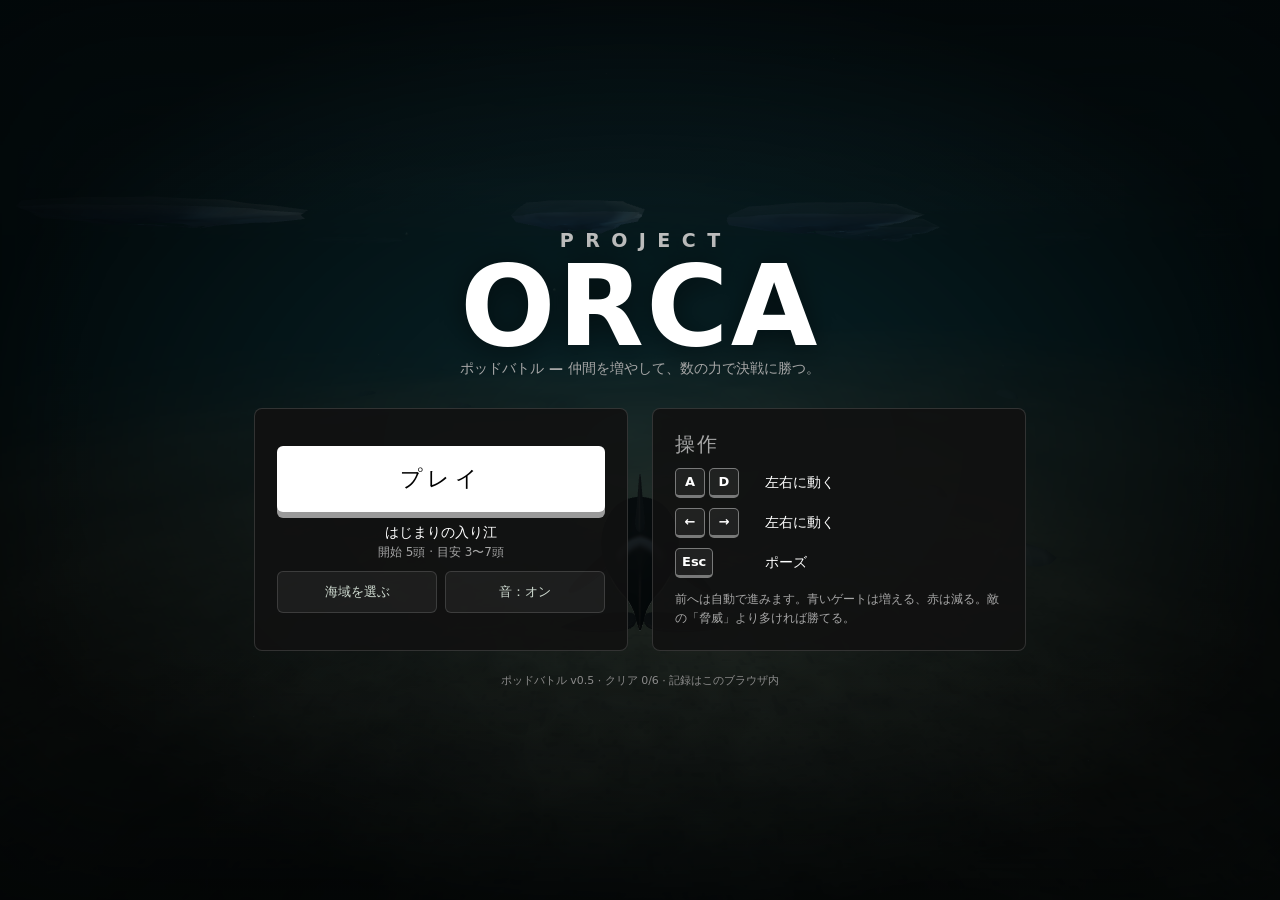
==== commit ff2f6fd3: "Publish PROJECT ORCA v0.5: harder Pod Battle, new polar bear, simpler HUD Co-Authored-By: Claude Opu" ====
--- a/pod.html
+++ b/pod.html
@@ -13,7 +13,7 @@
     />
     <title>PROJECT ORCA ポッドバトル</title>
     <link rel="icon" type="image/svg+xml" href="./orca.svg" />
-    <script type="module" crossorigin src="./assets/pod-D4T65zD7.js"></script>
+    <script type="module" crossorigin src="./assets/pod-CImxse48.js"></script>
     <link rel="modulepreload" crossorigin href="./assets/rolldown-runtime-DK3Fl9T5.js">
     <link rel="modulepreload" crossorigin href="./assets/performanceConfigurator-UtxC_Odd.js">
     <link rel="modulepreload" crossorigin href="./assets/observable.pure-B5E8yEYx.js">
@@ -57,7 +57,7 @@
     <link rel="modulepreload" crossorigin href="./assets/flowGraphInteger.pure-BKfG1Hxi.js">
     <link rel="modulepreload" crossorigin href="./assets/glTFLoaderAnimation.pure-APwmJm-O.js">
     <link rel="modulepreload" crossorigin href="./assets/postProcess.pure-CaXdTGph.js">
-    <link rel="modulepreload" crossorigin href="./assets/brdfTextureTools-DnSlIe_4.js">
+    <link rel="modulepreload" crossorigin href="./assets/brdfTextureTools-Cdu-0zfw.js">
     <link rel="modulepreload" crossorigin href="./assets/renderTargetTexture.pure-Coe2F7Sm.js">
     <link rel="modulepreload" crossorigin href="./assets/textureProcessor-INXaSy8E.js">
     <link rel="modulepreload" crossorigin href="./assets/sphericalPolynomial.pure-CgM_Z-fX.js">
@@ -74,7 +74,7 @@
     <link rel="modulepreload" crossorigin href="./assets/flowGraphAsyncExecutionBlock-COw1bJff.js">
     <link rel="modulepreload" crossorigin href="./assets/flowGraphRichTypes.pure-CSgQOXzT.js">
     <link rel="modulepreload" crossorigin href="./assets/audioEngineV2-BJn6YDNq.js">
-    <link rel="modulepreload" crossorigin href="./assets/battle-ui-XgguBN_a.js">
+    <link rel="modulepreload" crossorigin href="./assets/battle-ui-8ANpTXW8.js">
     <link rel="stylesheet" crossorigin href="./assets/battle-ui-DtpIV9Vv.css">
     <link rel="stylesheet" crossorigin href="./assets/pod-CMLCJLGx.css">
   </head>
